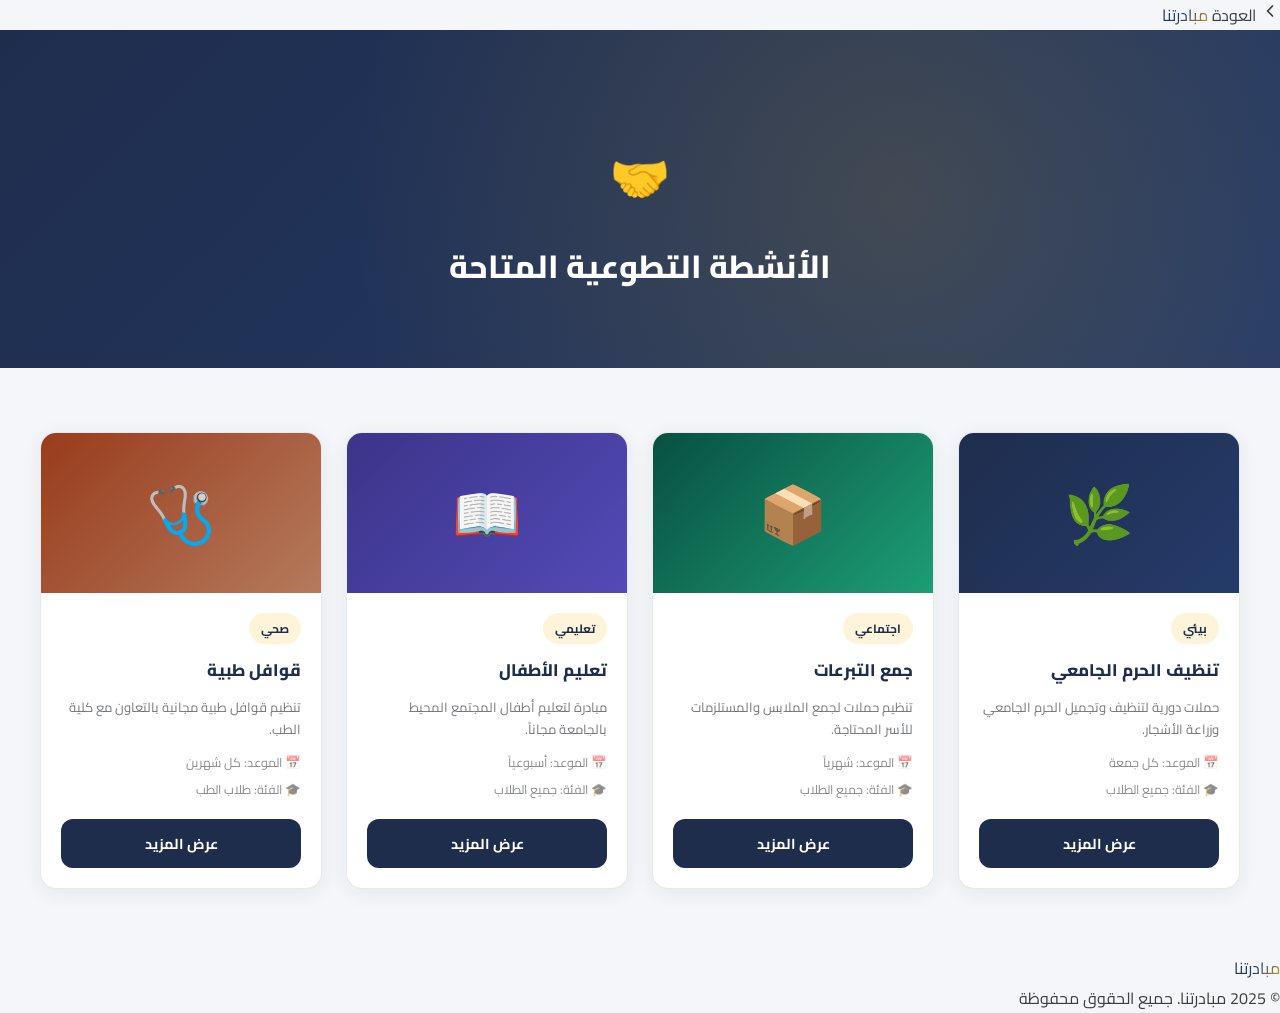
==== activities-list.html @ 9eb70bae "add activites-list" ====
<!DOCTYPE html>
<html lang="ar" dir="rtl">

<head>
  <meta charset="UTF-8">
  <meta name="viewport" content="width=device-width, initial-scale=1.0">
  <title>مبادرتنا - الأنشطة</title>
  <link rel="stylesheet" href="./css/activities-list.css">
  <link rel="stylesheet" href="./css/style.css">
  <link href="https://fonts.googleapis.com/css2?family=Cairo:wght@400;600;700;800&display=swap" rel="stylesheet">
</head>

<body>

  <!-- Navbar -->
  <nav class="activity-nav">
    <div class="activity-nav-inner">
      <a href="#" id="backBtn" class="activity-back-link">
        <svg xmlns="http://www.w3.org/2000/svg" width="20" height="20" viewBox="0 0 24 24" fill="none" stroke="currentColor" stroke-width="2" stroke-linecap="round" stroke-linejoin="round">
          <path d="m15 18-6-6 6-6"/>
        </svg>
        <span>العودة</span>
      </a>
      <a href="index.html" class="gradient-text activity-nav-logo">مبادرتنا</a>
    </div>
  </nav>

  <!-- Header -->
  <section class="al-hero">
    <div class="al-hero-overlay"></div>
    <div class="al-hero-content">
      <div class="al-hero-icon" id="alHeroIcon"></div>
      <h1 id="alHeroTitle"></h1>
      <p id="alHeroDesc"></p>
    </div>
  </section>

  <!-- Cards Section -->
  <section class="al-section">
    <div class="al-container">
      <div class="al-grid" id="activitiesGrid"></div>
    </div>
  </section>

  <!-- Modal -->
  <div class="al-modal-overlay" id="modalOverlay" onclick="closeModal()">
    <div class="al-modal glass" onclick="event.stopPropagation()">
      <button class="al-modal-close" onclick="closeModal()">✕</button>
      <div class="al-modal-icon" id="modalIcon"></div>
      <h2 class="al-modal-title" id="modalTitle"></h2>
      <p class="al-modal-desc" id="modalDesc"></p>
      <div class="al-modal-details" id="modalDetails"></div>
      <a class="btn-subscribe al-modal-btn" id="modalLink" href="#" target="_blank">
        اشترك الآن
      </a>
    </div>
  </div>

  <!-- Footer -->
  <footer class="activity-footer">
    <div class="activity-footer-inner">
      <a href="index.html" class="gradient-text activity-footer-logo">مبادرتنا</a>
      <p>© 2025 مبادرتنا. جميع الحقوق محفوظة</p>
    </div>
  </footer>

  <script src="js/activities-list.js"></script>
</body>

</html>
---- css/activities-list.css ----
.al-hero {
  position: relative;
  min-height: 280px;
  background: linear-gradient(135deg, var(--dark-blue), var(--soft-blue));
  display: flex;
  align-items: center;
  justify-content: center;
  text-align: center;
  padding: 100px 24px 60px;
  overflow: hidden;
}

.al-hero-overlay {
  position: absolute;
  inset: 0;
  background: radial-gradient(circle at 70% 50%, rgba(242,183,5,0.15), transparent 60%);
}

.al-hero-content {
  position: relative;
  z-index: 2;
}

.al-hero-icon {
  font-size: 3rem;
  margin-bottom: 16px;
}

.al-hero h1 {
  font-size: 2rem;
  font-weight: 800;
  color: white;
  margin-bottom: 12px;
}

.al-hero p {
  font-size: 1rem;
  color: rgba(255,255,255,0.7);
}

.al-section {
  padding: 64px 24px;
  background: var(--light-bg);
}

.al-container {
  max-width: 1200px;
  margin: 0 auto;
}

.al-grid {
  display: grid;
  grid-template-columns: repeat(4, 1fr);
  gap: 24px;
}

@media (max-width: 1024px) {
  .al-grid { grid-template-columns: repeat(2, 1fr); }
}

@media (max-width: 600px) {
  .al-grid { grid-template-columns: 1fr; }
}

.al-card {
  background: var(--card-bg);
  border-radius: 16px;
  overflow: hidden;
  border: 1px solid rgba(31,45,77,0.1);
  box-shadow: 0 4px 20px rgba(31,45,77,0.07);
  display: flex;
  flex-direction: column;
  transition: all 0.35s cubic-bezier(0.25, 0.8, 0.25, 1);
}

.al-card:hover {
  transform: translateY(-10px);
  box-shadow: 0 20px 40px rgba(242,183,5,0.18);
  border-color: rgba(242,183,5,0.3);
}

.al-card-img {
  height: 160px;
  display: flex;
  align-items: center;
  justify-content: center;
  position: relative;
}

.al-img-1 { background: linear-gradient(135deg, #1f2d4d, #243b6b); }
.al-img-2 { background: linear-gradient(135deg, #085041, #1d9e75); }
.al-img-3 { background: linear-gradient(135deg, #3c3489, #534ab7); }
.al-img-4 { background: linear-gradient(135deg, #993c1d, #b57a5c); }

.al-card-emoji {
  font-size: 3.5rem;
  transition: transform 0.35s;
}

.al-card:hover .al-card-emoji {
  transform: scale(1.2) translateY(-4px);
}

.al-card-body {
  padding: 20px;
  display: flex;
  flex-direction: column;
  gap: 10px;
  flex: 1;
  text-align: right;
}

.al-badge {
  display: inline-block;
  padding: 4px 12px;
  background: rgba(242,183,5,0.15);
  color: var(--dark-blue);
  font-size: 0.75rem;
  font-weight: 700;
  border-radius: 20px;
  width: fit-content;
}

.al-card-title {
  font-size: 1.05rem;
  font-weight: 800;
  color: var(--dark-blue);
  transition: color 0.3s;
}

.al-card:hover .al-card-title {
  color: var(--yellow);
}

.al-card-desc {
  font-size: 0.82rem;
  color: rgba(59,61,65,0.7);
  line-height: 1.7;
  flex: 1;
}

.al-card-meta {
  display: flex;
  flex-direction: column;
  gap: 4px;
  font-size: 0.78rem;
  color: rgba(59,61,65,0.6);
}

.al-btn-more {
  margin-top: 8px;
  width: 100%;
  padding: 11px 0;
  background: var(--dark-blue);
  color: white;
  font-family: 'Cairo', sans-serif;
  font-size: 0.9rem;
  font-weight: 700;
  border: none;
  border-radius: 12px;
  cursor: pointer;
  transition: all 0.3s;
}

.al-btn-more:hover {
  background: var(--soft-blue);
  transform: scale(1.02);
}

/* Modal */
.al-modal-overlay {
  display: none;
  position: fixed;
  inset: 0;
  z-index: 100;
  background: rgba(31,45,77,0.6);
  backdrop-filter: blur(4px);
  align-items: center;
  justify-content: center;
  padding: 24px;
}

.al-modal-overlay.open {
  display: flex;
}

.al-modal {
  border-radius: 24px;
  padding: 40px;
  max-width: 520px;
  width: 100%;
  text-align: center;
  position: relative;
  animation: fadeInUp 0.4s ease-out;
}

.al-modal-close {
  position: absolute;
  top: 16px;
  left: 16px;
  width: 36px;
  height: 36px;
  border-radius: 50%;
  background: #ef4444;
  color: white;
  font-size: 1rem;
  display: flex;
  align-items: center;
  justify-content: center;
  cursor: pointer;
  border: none;
  transition: all 0.3s;
}

.al-modal-close:hover {
  background: #dc2626;
  transform: rotate(90deg);
}

.al-modal-icon {
  font-size: 3rem;
  margin-bottom: 16px;
}

.al-modal-title {
  font-size: 1.4rem;
  font-weight: 800;
  color: var(--dark-blue);
  margin-bottom: 12px;
}

.al-modal-desc {
  font-size: 0.9rem;
  color: rgba(59,61,65,0.7);
  line-height: 1.8;
  margin-bottom: 20px;
}

.al-modal-details {
  display: flex;
  flex-direction: column;
  gap: 8px;
  margin-bottom: 24px;
  text-align: right;
  background: var(--light-bg);
  border-radius: 12px;
  padding: 16px;
  font-size: 0.85rem;
  color: rgba(59,61,65,0.75);
}

.al-modal-btn {
  display: inline-block;
  width: 100%;
  padding: 14px 0;
  text-align: center;
  border-radius: 14px;
}
---- css/style.css ----
/* ===== CSS Variables ===== */
:root {
  --dark-blue: #1f2d4d;
  --soft-blue: #243b6b;
  --brown: #b57a5c;
  --yellow: #f2b705;
  --green: #27ae60;
  --light-bg: #f4f6f9;
  --card-bg: #ffffff;
  --text-gray: #3b3d41;
}

/* ===== Reset & Base ===== */
*, *::before, *::after {
  margin: 0;
  padding: 0;
  box-sizing: border-box;
}

* {
  font-family: 'Cairo', sans-serif;
}

html {
  scroll-behavior: smooth;
}

body {
  background: var(--light-bg);
  color: var(--text-gray);
  overflow-x: hidden;
}

a {
  text-decoration: none;
  color: inherit;
}

img {
  max-width: 100%;
  display: block;
}

button {
  cursor: pointer;
  border: none;
  background: none;
  font-family: inherit;
}

/* ===== Scrollbar ===== */
::-webkit-scrollbar { width: 8px; }
::-webkit-scrollbar-track { background: #e8ecf1; }
::-webkit-scrollbar-thumb { background: var(--soft-blue); border-radius: 4px; }
::-webkit-scrollbar-thumb:hover { background: var(--dark-blue); }

/* ===== Utility ===== */
.container {
  max-width: 1280px;
  margin: 0 auto;
  padding: 0 16px;
}

@media (min-width: 640px) { .container { padding: 0 24px; } }
@media (min-width: 1024px) { .container { padding: 0 32px; } }

.hidden { display: none !important; }

.glass {
  background: var(--card-bg);
  backdrop-filter: blur(20px);
  border: 1px solid rgba(31, 45, 77, 0.1);
  box-shadow: 0 4px 24px rgba(31, 45, 77, 0.08);
}

.gradient-text {
  background: linear-gradient(135deg, var(--dark-blue), var(--soft-blue), var(--yellow));
  -webkit-background-clip: text;
  -webkit-text-fill-color: transparent;
  background-clip: text;
}

.particles-bg {
  background-image:
    radial-gradient(2px 2px at 20px 30px, rgba(31,45,77,0.08), transparent),
    radial-gradient(2px 2px at 40px 70px, rgba(36,59,107,0.05), transparent),
    radial-gradient(2px 2px at 50px 160px, rgba(31,45,77,0.08), transparent),
    radial-gradient(2px 2px at 90px 40px, rgba(36,59,107,0.05), transparent),
    radial-gradient(2px 2px at 130px 80px, rgba(31,45,77,0.08), transparent),
    radial-gradient(2px 2px at 160px 120px, rgba(36,59,107,0.05), transparent);
  background-size: 200px 200px;
}

.section-title {
  font-size: 2.25rem;
  font-weight: 800;
  margin-bottom: 1rem;
}

.section-subtitle {
  font-size: 1.25rem;
  color: rgba(59,61,65,0.7);
  max-width: 640px;
  margin: 0 auto;
}

.section-desc {
  font-size: 1.125rem;
  color: rgba(59,61,65,0.7);
  line-height: 1.8;
}

@media (min-width: 768px) {
  .section-title { font-size: 3rem; }
}

/* ===== Animations ===== */
@keyframes float {
  0%, 100% { transform: translateY(0px); }
  50% { transform: translateY(-20px); }
}

@keyframes glow {
  0%, 100% { box-shadow: 0 0 20px rgba(242, 183, 5, 0.3); }
  50% { box-shadow: 0 0 40px rgba(242, 183, 5, 0.5); }
}

@keyframes pulse-ring {
  0% { transform: scale(0.8); opacity: 1; }
  100% { transform: scale(2); opacity: 0; }
}

@keyframes scrollBounce {
  0%, 100% { transform: translateY(0); }
  50% { transform: translateY(10px); }
}

@keyframes rotateY {
  0% { transform: rotateY(0deg); }
  100% { transform: rotateY(360deg); }
}

@keyframes fadeInUp {
  from { opacity: 0; transform: translateY(30px); }
  to { opacity: 1; transform: translateY(0); }
}

.animate-glow { animation: glow 3s ease-in-out infinite; }
.animate-fade-in-up { animation: fadeInUp 0.8s ease-out forwards; }

/* ===== Buttons ===== */
.btn-primary {
  padding: 12px 28px;
  background: linear-gradient(to right, var(--yellow), var(--brown));
  color: white;
  font-weight: 700;
  border-radius: 12px;
  font-size: 0.875rem;
  box-shadow: 0 10px 25px rgba(242, 183, 5, 0.3);
  transition: all 0.3s;
}

.btn-primary:hover {
  box-shadow: 0 15px 35px rgba(242, 183, 5, 0.5);
  transform: scale(1.05);
}

.btn-primary:active {
  transform: scale(0.95);
}

.btn-hero {
  padding: 16px 40px;
  font-size: 1.25rem;
  border-radius: 16px;
  box-shadow: 0 20px 40px rgba(242, 183, 5, 0.3);
}

/* ===== Navbar ===== */
.navbar {
  position: fixed;
  top: 0;
  left: 0;
  right: 0;
  z-index: 50;
  background: white;
  transition: all 0.5s;
}

.navbar.scrolled {
  background: var(--card-bg);
  backdrop-filter: blur(20px);
  border: 1px solid rgba(31, 45, 77, 0.1);
  box-shadow: 0 4px 24px rgba(31, 45, 77, 0.08), 0 10px 25px rgba(31,45,77,0.1);
}

.navbar-inner {
  display: flex;
  align-items: center;
  justify-content: space-between;
  height: 64px;
}

.logo-text {
  font-size: 1.5rem;
  font-weight: 800;
  transition: transform 0.3s;
}

.logo-text:hover {
  transform: scale(1.05);
}

.navbar-links {
  display: none;
  align-items: center;
  gap: 4px;
}

@media (min-width: 768px) {
  .navbar-links { display: flex; }
}

.nav-link {
  padding: 8px 12px;
  font-size: 0.875rem;
  color: var(--text-gray);
  transition: all 0.3s;
  border-radius: 8px;
}

.nav-link:hover {
  color: var(--yellow);
  background: rgba(31, 45, 77, 0.05);
  transform: scale(1.05);
}

.btn-join-nav {
  margin-right: 16px;
}

.mobile-menu-btn {
  display: block;
  color: var(--dark-blue);
  padding: 8px;
}

@media (min-width: 768px) {
  .mobile-menu-btn { display: none; }
}

.mobile-menu {
  display: none;
  overflow: hidden;
}

.mobile-menu.open {
  display: block;
}

.mobile-menu-inner {
  padding: 16px;
  display: flex;
  flex-direction: column;
  gap: 8px;
  background: var(--card-bg);
  backdrop-filter: blur(20px);
  border: 1px solid rgba(31, 45, 77, 0.1);
  box-shadow: 0 4px 24px rgba(31, 45, 77, 0.08);
}

.mobile-link {
  display: block;
  padding: 8px 16px;
  color: var(--text-gray);
  border-radius: 8px;
  text-align: right;
  transition: all 0.3s;
}

.mobile-link:hover {
  color: var(--yellow);
  background: rgba(31, 45, 77, 0.05);
}

.mobile-join-btn {
  width: 100%;
  margin-top: 8px;
}

/* ===== Hero ===== */
.hero {
  position: relative;
  min-height: 100vh;
  display: flex;
  align-items: center;
  justify-content: center;
  overflow: hidden;
}

.hero-bg-img {
  position: absolute;
  inset: 0;
  width: 100%;
  height: 100%;
  object-fit: cover;
}

.hero-orb {
  position: absolute;
  border-radius: 50%;
  filter: blur(48px);
  animation: pulse 4s ease-in-out infinite;
}

@keyframes pulse {
  0%, 100% { opacity: 0.6; transform: scale(1); }
  50% { opacity: 1; transform: scale(1.1); }
}

.hero-orb-1 {
  top: 80px;
  right: 80px;
  width: 288px;
  height: 288px;
  background: rgba(242, 183, 5, 0.2);
}

.hero-orb-2 {
  bottom: 80px;
  left: 80px;
  width: 384px;
  height: 384px;
  background: rgba(36, 59, 107, 0.3);
  animation-delay: 2s;
}

.hero-content {
  position: relative;
  z-index: 10;
  text-align: center;
  padding: 0 16px;
  max-width: 896px;
  margin: 0 auto;
}

.hero-title {
  font-size: 3rem;
  font-weight: 800;
  margin-bottom: 24px;
  line-height: 1.2;
  animation: fadeInUp 1s ease-out;
}

@media (min-width: 768px) { .hero-title { font-size: 4.5rem; } }
@media (min-width: 1024px) { .hero-title { font-size: 6rem; } }

.hero-subtitle {
  font-size: 1.25rem;
  color: rgba(255, 255, 255, 0.8);
  margin-bottom: 40px;
  max-width: 640px;
  margin-left: auto;
  margin-right: auto;
  animation: fadeInUp 1s ease-out 0.3s both;
}

@media (min-width: 768px) { .hero-subtitle { font-size: 1.5rem; } }

.hero .btn-hero {
  animation: fadeInUp 1s ease-out 0.5s both;
}

.scroll-indicator {
  position: absolute;
  bottom: 40px;
  left: 50%;
  transform: translateX(-50%);
  animation: fadeInUp 1s ease-out 0.8s both;
}

.scroll-mouse {
  width: 24px;
  height: 40px;
  border: 2px solid rgba(255, 255, 255, 0.4);
  border-radius: 9999px;
  display: flex;
  justify-content: center;
  padding-top: 8px;
  animation: scrollBounce 2s ease-in-out infinite;
}

.scroll-dot {
  width: 6px;
  height: 12px;
  background: var(--yellow);
  border-radius: 9999px;
}

/* ===== About ===== */
.about-section {
  position: relative;
  padding: 128px 0;
  overflow: hidden;
}

.about-section .particles-bg {
  position: absolute;
  inset: 0;
  opacity: 0.3;
}

.about-rows {
  position: relative;
  display: flex;
  flex-direction: column;
  gap: 128px;
}

.about-row {
  display: flex;
  flex-direction: column;
  gap: 48px;
  align-items: center;
}

@media (min-width: 1024px) {
  .about-row { flex-direction: row; }
  .about-row-reverse { flex-direction: row-reverse; }
}

.about-text {
  flex: 1;
  text-align: right;
}

.about-img {
  flex: 1;
}

.about-img-wrapper {
  position: relative;
  border-radius: 24px;
  overflow: hidden;
  padding: 4px;
  transition: transform 0.3s;
}

.about-img-wrapper:hover {
  transform: scale(1.02);
}

.gradient-border-1 {
  background: linear-gradient(to bottom right, rgba(242,183,5,0.2), rgba(36,59,107,0.2));
}

.gradient-border-2 {
  background: linear-gradient(to bottom right, rgba(181,122,92,0.2), rgba(242,183,5,0.2));
}

.about-img-wrapper img {
  border-radius: 24px;
  width: 100%;
  height: 256px;
  object-fit: cover;
}

@media (min-width: 768px) {
  .about-img-wrapper img { height: 320px; }
}

/* ===== Activities ===== */
.activities-section {
  position: relative;
  padding: 128px 0;
  overflow: hidden;
}

.activities-bg-gradient {
  position: absolute;
  inset: 0;
  background: linear-gradient(to bottom, transparent, rgba(36,59,107,0.05), transparent);
}

.activities-container {
  position: relative;
}

.activities-header {
  text-align: center;
  margin-bottom: 80px;
}

.activities-grid {
  display: grid;
  grid-template-columns: 1fr;
  gap: 32px;
}

@media (min-width: 768px) { .activities-grid { grid-template-columns: repeat(2, 1fr); } }
@media (min-width: 1024px) { .activities-grid { grid-template-columns: repeat(4, 1fr); } }

.activity-card a {
  display: block;
}

.activity-card-inner {
  border-radius: 16px;
  overflow: hidden;
  height: 100%;
  transition: all 0.3s;
}

.activity-card:hover .activity-card-inner {
  box-shadow: 0 25px 50px rgba(242, 183, 5, 0.2);
  border-color: rgba(242, 183, 5, 0.3);
  transform: translateY(-16px);
}

.activity-card-image {
  position: relative;
  height: 208px;
  overflow: hidden;
}

.activity-card-image img {
  width: 100%;
  height: 100%;
  object-fit: cover;
  transition: transform 0.7s;
}

.activity-card:hover .activity-card-image img {
  transform: scale(1.1);
}

.activity-card-overlay {
  position: absolute;
  inset: 0;
  background: linear-gradient(to top, var(--dark-blue), transparent);
  opacity: 0.6;
}

.activity-card-icon {
  position: absolute;
  top: 16px;
  right: 16px;
  font-size: 1.875rem;
}

.activity-card-content {
  padding: 24px;
  text-align: right;
}

.activity-card-title {
  font-size: 1.25rem;
  font-weight: 700;
  color: var(--dark-blue);
  margin-bottom: 12px;
  transition: color 0.3s;
}

.activity-card:hover .activity-card-title {
  color: var(--yellow);
}

.activity-card-desc {
  color: rgba(59, 61, 65, 0.7);
  font-size: 0.875rem;
  line-height: 1.6;
}

.activity-card-link {
  margin-top: 16px;
  display: flex;
  align-items: center;
  justify-content: flex-end;
  gap: 8px;
  color: var(--yellow);
  font-size: 0.875rem;
  font-weight: 700;
  opacity: 0;
  transition: opacity 0.3s;
}

.activity-card:hover .activity-card-link { opacity: 1; }

/* ===== Why Join ===== */
.whyjoin-section {
  position: relative;
  padding: 128px 0;
  overflow: hidden;
}

.whyjoin-bg {
  position: absolute;
  inset: 0;
  background: linear-gradient(to bottom, rgba(242,183,5,0.05), transparent, transparent);
}

.whyjoin-container {
  position: relative;
  display: flex;
  flex-direction: column;
  align-items: center;
  gap: 64px;
}

@media (min-width: 1024px) {
  .whyjoin-container { flex-direction: row; }
}

.whyjoin-reasons {
  flex: 1;
  display: flex;
  flex-direction: column;
  gap: 24px;
}

.reason-item {
  display: flex;
  align-items: center;
  gap: 20px;
  flex-direction: row-reverse;
  border-radius: 16px;
  padding: 20px;
  cursor: default;
  transition: all 0.3s;
}

.reason-item:hover {
  transform: translateX(-10px) scale(1.02);
}

.reason-icon-box {
  width: 56px;
  height: 56px;
  border-radius: 12px;
  background: rgba(242, 183, 5, 0.2);
  display: flex;
  align-items: center;
  justify-content: center;
  font-size: 1.5rem;
  flex-shrink: 0;
}

.reason-text {
  font-size: 1.25rem;
  font-weight: 700;
  color: var(--dark-blue);
}

.whyjoin-center {
  flex: 1;
  text-align: center;
}

.whyjoin-icon-wrap {
  position: relative;
  width: 160px;
  height: 160px;
  margin: 0 auto 32px;
}

.whyjoin-icon-box {
  width: 100%;
  height: 100%;
  border-radius: 24px;
  background: linear-gradient(to bottom right, var(--yellow), var(--soft-blue));
  display: flex;
  align-items: center;
  justify-content: center;
  box-shadow: 0 25px 50px rgba(242, 183, 5, 0.3);
  animation: rotateY 10s linear infinite;
  transform-style: preserve-3d;
}

.whyjoin-icon-box span {
  font-size: 3.75rem;
}

.whyjoin-pulse-ring {
  position: absolute;
  inset: 0;
  border-radius: 24px;
  border: 2px solid rgba(242, 183, 5, 0.3);
  animation: pulse-ring 2s ease-out infinite;
}

/* ===== Mission & Vision ===== */
.mv-section {
  position: relative;
  padding: 128px 0;
  overflow: hidden;
}

.mv-header {
  text-align: center;
  margin-bottom: 80px;
}

.mv-cards {
  display: grid;
  grid-template-columns: 1fr;
  gap: 32px;
  max-width: 896px;
  margin: 0 auto;
}

@media (min-width: 768px) {
  .mv-cards { grid-template-columns: repeat(2, 1fr); }
}

.mv-card {
  border-radius: 24px;
  padding: 32px;
  text-align: right;
  transition: all 0.3s;
}

.mv-card:hover {
  box-shadow: 0 25px 50px rgba(31, 45, 77, 0.15);
  transform: scale(1.03);
}

.mv-card-icon {
  width: 80px;
  height: 80px;
  border-radius: 16px;
  display: flex;
  align-items: center;
  justify-content: center;
  font-size: 2.5rem;
  margin-bottom: 24px;
  margin-right: auto;
}

.mv-icon-vision {
  background: linear-gradient(to bottom right, var(--yellow), var(--brown));
  box-shadow: 0 10px 25px rgba(242,183,5,0.2);
}

.mv-icon-mission {
  background: linear-gradient(to bottom right, var(--soft-blue), var(--dark-blue));
  box-shadow: 0 10px 25px rgba(36,59,107,0.2);
}

.mv-card-title {
  font-size: 1.5rem;
  font-weight: 800;
  color: var(--dark-blue);
  margin-bottom: 16px;
}

.mv-card-text {
  color: rgba(59, 61, 65, 0.7);
  line-height: 1.8;
  font-size: 1.125rem;
}

/* ===== Goals ===== */
.goals-section {
  position: relative;
  padding: 128px 0;
  overflow: hidden;
}

.goals-bg-gradient {
  position: absolute;
  inset: 0;
  background: linear-gradient(to bottom, transparent, rgba(36,59,107,0.05), transparent);
}

.goals-container {
  position: relative;
}

.goals-header {
  text-align: center;
  margin-bottom: 80px;
}

.goals-header-icon {
  width: 96px;
  height: 96px;
  border-radius: 50%;
  background: linear-gradient(to bottom right, var(--dark-blue), var(--soft-blue));
  display: flex;
  align-items: center;
  justify-content: center;
  font-size: 3rem;
  margin: 0 auto 24px;
  box-shadow: 0 25px 50px rgba(31, 45, 77, 0.2);
  transition: transform 0.7s;
}

.goals-header-icon:hover {
  transform: rotateY(180deg);
}

.goals-cards {
  display: grid;
  grid-template-columns: 1fr;
  gap: 32px;
  max-width: 896px;
  margin: 0 auto;
}

@media (min-width: 768px) {
  .goals-cards { grid-template-columns: repeat(2, 1fr); }
}

.goal-card {
  border-radius: 24px;
  padding: 32px;
  text-align: right;
  border: 2px solid transparent;
  transition: all 0.3s;
}

.goal-card:hover {
  border-color: rgba(242, 183, 5, 0.3);
  transform: scale(1.03);
}

.goal-card-icon {
  width: 64px;
  height: 64px;
  border-radius: 16px;
  background: linear-gradient(to bottom right, var(--yellow), var(--brown));
  display: flex;
  align-items: center;
  justify-content: center;
  font-size: 1.875rem;
  margin-bottom: 24px;
  margin-right: auto;
  box-shadow: 0 10px 25px rgba(242, 183, 5, 0.3);
}

.goal-card-title {
  font-size: 1.5rem;
  font-weight: 700;
  color: var(--dark-blue);
  margin-bottom: 16px;
}

.goal-points {
  display: flex;
  flex-direction: column;
  gap: 12px;
}

.goal-point {
  display: flex;
  align-items: center;
  gap: 12px;
  flex-direction: row-reverse;
}

.goal-dot {
  width: 12px;
  height: 12px;
  border-radius: 50%;
  background: var(--yellow);
  flex-shrink: 0;
}

.goal-point span {
  color: rgba(59, 61, 65, 0.7);
}

/* ===== Values ===== */
.values-section {
  position: relative;
  padding: 128px 0;
  overflow: hidden;
}

.values-header {
  text-align: center;
  margin-bottom: 64px;
}

.values-header-icon {
  width: 96px;
  height: 96px;
  border-radius: 50%;
  background: linear-gradient(to bottom right, var(--brown), var(--yellow));
  display: flex;
  align-items: center;
  justify-content: center;
  font-size: 3rem;
  margin: 0 auto 24px;
  box-shadow: 0 25px 50px rgba(181, 122, 92, 0.3);
}

.values-banner {
  position: relative;
  border-radius: 24px;
  overflow: hidden;
  min-height: 400px;
  display: flex;
  flex-direction: column;
  align-items: center;
  justify-content: center;
  transition: transform 0.3s;
}

.values-banner:hover { transform: scale(1.01); }

.values-banner-bg {
  position: absolute;
  inset: 0;
  background-size: cover;
  background-position: center;
}

.values-banner-overlay {
  position: absolute;
  inset: 0;
  background: linear-gradient(to bottom right, rgba(31,45,77,0.9), rgba(36,59,107,0.85), rgba(31,45,77,0.9));
}

.values-banner-particles {
  position: absolute;
  inset: 0;
  opacity: 0.2;
}

.values-banner-content {
  position: relative;
  z-index: 10;
  text-align: center;
  padding: 32px;
}

.values-cta-heading {
  font-size: 1.875rem;
  font-weight: 800;
  color: white;
  margin-bottom: 32px;
}

@media (min-width: 768px) {
  .values-cta-heading { font-size: 3rem; }
}

/* ===== Steps ===== */
.steps-section {
  position: relative;
  padding: 128px 0;
  overflow: hidden;
}

.steps-bg-gradient {
  position: absolute;
  inset: 0;
  background: linear-gradient(to bottom, transparent, rgba(242,183,5,0.05), transparent);
}

.steps-container { position: relative; }

.steps-header {
  text-align: center;
  margin-bottom: 80px;
}

.steps-grid {
  display: grid;
  grid-template-columns: 1fr;
  gap: 32px;
}

@media (min-width: 768px) {
  .steps-grid { grid-template-columns: repeat(3, 1fr); }
}

.step-card {
  position: relative;
  transition: transform 0.3s;
}

.step-card:hover { transform: translateY(-10px); }

.step-card-inner {
  border-radius: 24px;
  padding: 32px;
  text-align: center;
  height: 100%;
  border-top: 4px solid transparent;
  transition: all 0.3s;
}

.step-card:hover .step-card-inner {
  border-top-color: rgba(242, 183, 5, 0.5);
}

.step-number {
  position: absolute;
  top: 0;
  left: 50%;
  transform: translate(-50%, -50%) rotate(3deg);
  width: 64px;
  height: 64px;
  border-radius: 16px;
  display: flex;
  align-items: center;
  justify-content: center;
  font-size: 1.875rem;
  font-weight: 800;
  color: white;
  box-shadow: 0 10px 25px rgba(0,0,0,0.15);
}

.step-color-1 { background: linear-gradient(to bottom right, var(--yellow), var(--brown)); }
.step-color-2 { background: linear-gradient(to bottom right, var(--green), var(--dark-blue)); }
.step-color-3 { background: linear-gradient(to bottom right, var(--soft-blue), var(--dark-blue)); }

.step-title {
  font-size: 1.5rem;
  font-weight: 700;
  color: var(--dark-blue);
  margin-top: 24px;
  margin-bottom: 12px;
}

.step-text {
  color: rgba(59, 61, 65, 0.7);
  margin-bottom: 24px;
}

.step-image {
  border-radius: 16px;
  overflow: hidden;
}

.step-image img {
  width: 100%;
  height: 192px;
  object-fit: cover;
}

/* ===== Testimonials ===== */
.testimonials-section {
  position: relative;
  padding: 128px 0;
  overflow: hidden;
}

.testimonials-heading {
  text-align: center;
  margin-bottom: 80px;
}

.testimonials-grid {
  display: grid;
  grid-template-columns: 1fr;
  gap: 32px;
}

@media (min-width: 768px) {
  .testimonials-grid { grid-template-columns: repeat(3, 1fr); }
}

.testimonial-card {
  border-radius: 24px;
  padding: 32px;
  text-align: right;
  transition: all 0.3s;
}

.testimonial-card:hover {
  transform: translateY(-10px) scale(1.02);
}

.testimonial-header {
  display: flex;
  align-items: center;
  gap: 16px;
  flex-direction: row-reverse;
  margin-bottom: 24px;
}

.testimonial-avatar {
  position: relative;
  width: 64px;
  height: 64px;
  border-radius: 50%;
  overflow: hidden;
  outline: 2px solid rgba(242, 183, 5, 0.5);
  outline-offset: 2px;
  flex-shrink: 0;
}

.testimonial-avatar img {
  width: 100%;
  height: 100%;
  object-fit: cover;
}

.testimonial-name {
  font-size: 1.25rem;
  font-weight: 700;
  color: var(--dark-blue);
}

.testimonial-text {
  color: rgba(59, 61, 65, 0.7);
  line-height: 1.8;
  font-size: 1.125rem;
}

/* ===== Footer ===== */
.footer {
  position: relative;
  padding: 48px 0;
  border-top: 1px solid rgba(31, 45, 77, 0.1);
  background: var(--dark-blue);
}

.footer-inner {
  display: flex;
  flex-direction: column;
  align-items: center;
  gap: 32px;
}

@media (min-width: 768px) {
  .footer-inner { flex-direction: row; justify-content: space-between; }
}

.footer-social {
  display: flex;
  gap: 16px;
}

.footer-social-icon {
  width: 40px;
  height: 40px;
  border-radius: 12px;
  display: flex;
  align-items: center;
  justify-content: center;
  font-size: 0.875rem;
  color: white;
  background: rgba(255,255,255,0.1) !important;
  border-color: rgba(255,255,255,0.1) !important;
  transition: all 0.3s;
}

.footer-social-icon:hover {
  border-color: rgba(242,183,5,0.3) !important;
  transform: translateY(-4px) scale(1.1);
}

.footer-title {
  font-size: 1.5rem;
  font-weight: 800;
  color: white;
}

.footer-email {
  display: flex;
  align-items: center;
  gap: 12px;
}

.footer-email-text {
  color: rgba(255, 255, 255, 0.7);
}

.footer-email-icon {
  width: 40px;
  height: 40px;
  border-radius: 12px;
  background: rgba(242, 183, 5, 0.2);
  display: flex;
  align-items: center;
  justify-content: center;
}

.footer-bottom {
  margin-top: 32px;
  padding-top: 32px;
  border-top: 1px solid rgba(255, 255, 255, 0.1);
  text-align: center;
  font-size: 0.875rem;
  color: rgba(255, 255, 255, 0.5);
}

/* ===== Modal ===== */
.modal-overlay {
  display: none;
  position: fixed;
  inset: 0;
  z-index: 50;
  align-items: center;
  justify-content: center;
  padding: 16px;
  background: rgba(31, 45, 77, 0.7);
  backdrop-filter: blur(4px);
}

.modal-overlay.open {
  display: flex;
}

.modal-content {
  border-radius: 24px;
  max-width: 896px;
  width: 100%;
  max-height: 90vh;
  overflow-y: auto;
  position: relative;
  animation: fadeInUp 0.4s ease-out;
}

.modal-close {
  position: absolute;
  top: 16px;
  left: 16px;
  width: 40px;
  height: 40px;
  border-radius: 50%;
  background: #ef4444;
  color: white;
  display: flex;
  align-items: center;
  justify-content: center;
  font-size: 1.25rem;
  z-index: 10;
  transition: all 0.3s;
}

.modal-close:hover {
  background: #dc2626;
  transform: rotate(90deg);
}

.modal-body {
  display: flex;
  flex-direction: column;
}

@media (min-width: 768px) {
  .modal-body { flex-direction: row-reverse; }
}

.modal-form-side {
  flex: 1;
  padding: 32px;
}

@media (min-width: 768px) { .modal-form-side { padding: 40px; } }

.modal-form-title {
  font-size: 1.875rem;
  font-weight: 800;
  color: var(--dark-blue);
  text-align: right;
  margin-bottom: 8px;
}

.modal-form-subtitle {
  color: rgba(59, 61, 65, 0.7);
  text-align: right;
  margin-bottom: 32px;
}

.form-group {
  text-align: right;
  margin-bottom: 20px;
}

.form-group label {
  display: block;
  font-size: 0.875rem;
  font-weight: 700;
  color: var(--text-gray);
  margin-bottom: 8px;
}

.form-group input,
.form-group textarea {
  width: 100%;
  padding: 12px 16px;
  border-radius: 12px;
  background: var(--light-bg);
  border: 1px solid rgba(31, 45, 77, 0.1);
  color: var(--text-gray);
  text-align: right;
  outline: none;
  transition: all 0.3s;
  font-family: 'Cairo', sans-serif;
  font-size: 0.875rem;
  resize: none;
}

.form-group input::placeholder,
.form-group textarea::placeholder {
  color: rgba(59, 61, 65, 0.4);
}

.form-group input:focus,
.form-group textarea:focus {
  border-color: var(--yellow);
  box-shadow: 0 0 0 3px rgba(242, 183, 5, 0.2);
}

.btn-submit {
  width: 100%;
  padding: 16px;
  background: linear-gradient(to right, var(--yellow), var(--brown));
  color: white;
  font-weight: 700;
  font-size: 1.125rem;
  border-radius: 12px;
  display: flex;
  align-items: center;
  justify-content: center;
  gap: 12px;
  transition: all 0.3s;
  border: none;
  cursor: pointer;
  font-family: 'Cairo', sans-serif;
}

.btn-submit:hover {
  box-shadow: 0 10px 25px rgba(242, 183, 5, 0.3);
}

.success-message {
  display: flex;
  flex-direction: column;
  align-items: center;
  justify-content: center;
  padding: 80px 0;
  animation: fadeInUp 0.5s ease-out;
}

.success-icon { font-size: 3.75rem; margin-bottom: 16px; }
.success-text { font-size: 1.5rem; font-weight: 700; color: var(--green); }

.modal-info-side {
  flex: 1;
  padding: 32px;
  background: var(--dark-blue);
  border-top: 1px solid rgba(36, 59, 107, 0.3);
}

@media (min-width: 768px) {
  .modal-info-side {
    padding: 40px;
    border-top: none;
    border-left: 1px solid rgba(36, 59, 107, 0.3);
  }
}

.modal-info-title {
  font-size: 1.5rem;
  font-weight: 800;
  color: white;
  text-align: center;
  margin-bottom: 32px;
}

.modal-info-items {
  display: flex;
  flex-direction: column;
  gap: 24px;
}

.modal-info-item {
  display: flex;
  align-items: center;
  gap: 16px;
  flex-direction: row-reverse;
}

.modal-info-icon {
  width: 48px;
  height: 48px;
  border-radius: 12px;
  display: flex;
  align-items: center;
  justify-content: center;
  font-size: 1.25rem;
  flex-shrink: 0;
}

.info-icon-location { background: rgba(181,122,92,0.2); color: var(--brown); }
.info-icon-email { background: rgba(36,59,107,0.3); color: #7ba4d9; }
.info-icon-phone { background: rgba(39,174,96,0.2); color: var(--green); }
.info-icon-time { background: rgba(242,183,5,0.2); color: var(--yellow); }

.modal-info-item p {
  color: #d1d5db;
}

.modal-social {
  margin-top: 40px;
  padding-top: 24px;
  border-top: 1px solid rgba(255,255,255,0.1);
  text-align: center;
}

.modal-social h3 {
  font-size: 1.125rem;
  font-weight: 700;
  color: white;
  margin-bottom: 16px;
}

.modal-social-links {
  display: flex;
  justify-content: center;
  gap: 16px;
  flex-direction: row-reverse;
}

.social-btn {
  width: 48px;
  height: 48px;
  border-radius: 12px;
  display: flex;
  align-items: center;
  justify-content: center;
  color: white;
  font-weight: 700;
  font-size: 1.125rem;
  transition: all 0.3s;
}

.social-btn:hover {
  transform: translateY(-4px) scale(1.1);
}

.social-fb { background: #3b5998; }
.social-tw { background: #1DA1F2; }
.social-ig { background: linear-gradient(to bottom right, #8b5cf6, #ec4899); }

/* ===== Scroll Animation ===== */
.scroll-animate {
  opacity: 0;
  transform: translateY(30px);
  transition: all 0.8s ease-out;
}

.scroll-animate.visible {
  opacity: 1;
  transform: translateY(0);
}

.scroll-animate-left {
  opacity: 0;
  transform: translateX(60px);
  transition: all 0.8s ease-out;
}

.scroll-animate-left.visible {
  opacity: 1;
  transform: translateX(0);
}

.scroll-animate-right {
  opacity: 0;
  transform: translateX(-60px);
  transition: all 0.8s ease-out;
}

.scroll-animate-right.visible {
  opacity: 1;
  transform: translateX(0);
}
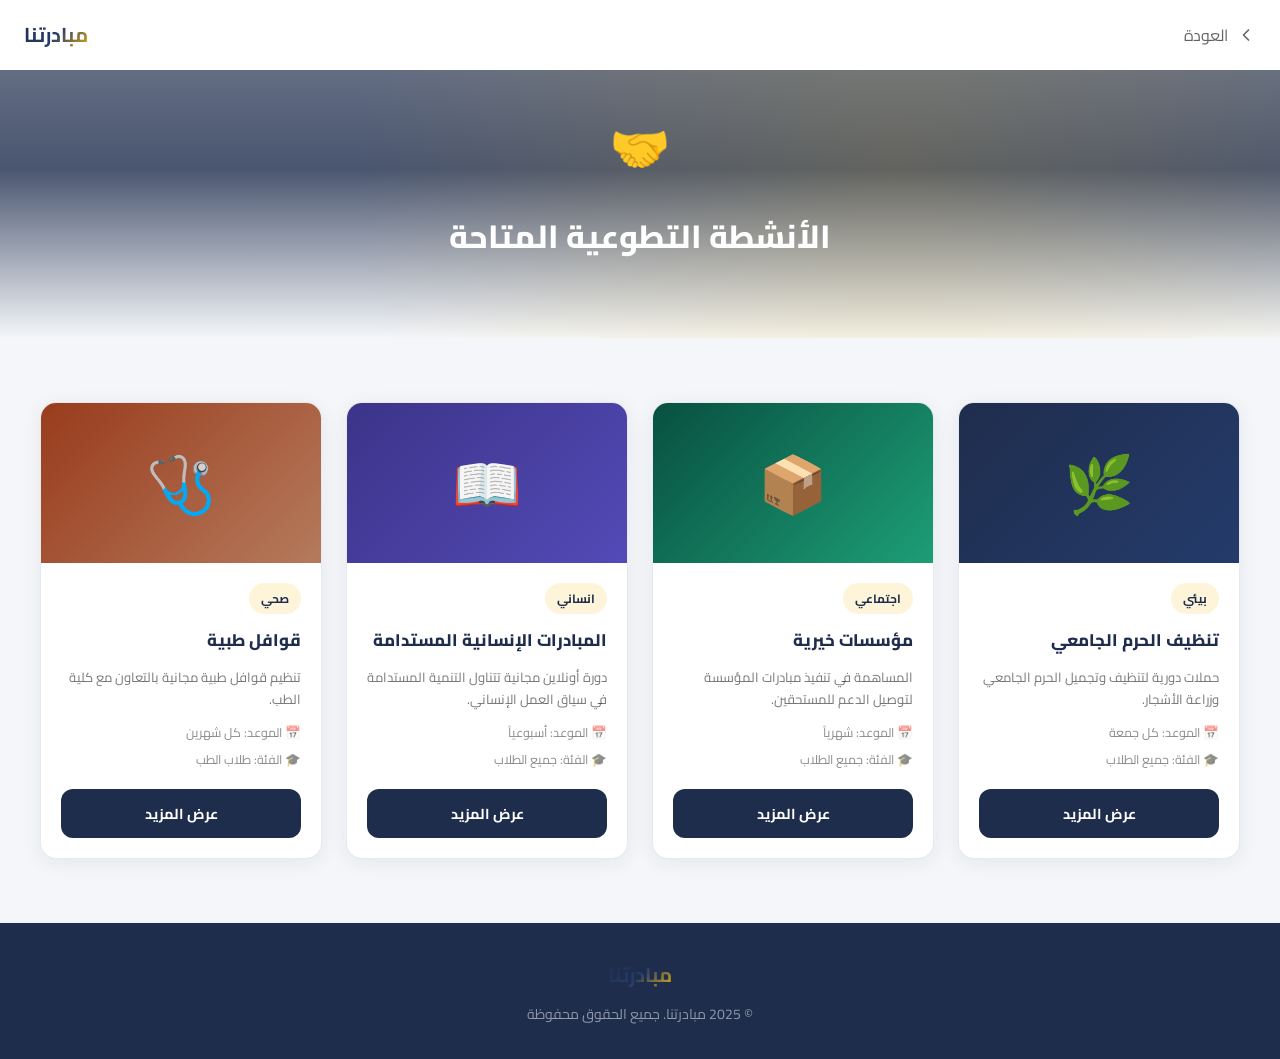
==== commit 59892777: "add links from forsa to volunteer activitie and replaced imgs" ====
--- a/activities-list.html
+++ b/activities-list.html
@@ -7,13 +7,14 @@
   <title>مبادرتنا - الأنشطة</title>
   <link rel="stylesheet" href="./css/activities-list.css">
   <link rel="stylesheet" href="./css/style.css">
+  <link rel="stylesheet" href="./css/activity.css">
   <link href="https://fonts.googleapis.com/css2?family=Cairo:wght@400;600;700;800&display=swap" rel="stylesheet">
 </head>
 
 <body>
 
   <!-- Navbar -->
-  <nav class="activity-nav">
+  <nav class="activity-nav activity">
     <div class="activity-nav-inner">
       <a href="#" id="backBtn" class="activity-back-link">
         <svg xmlns="http://www.w3.org/2000/svg" width="20" height="20" viewBox="0 0 24 24" fill="none" stroke="currentColor" stroke-width="2" stroke-linecap="round" stroke-linejoin="round">
@@ -50,7 +51,7 @@
       <h2 class="al-modal-title" id="modalTitle"></h2>
       <p class="al-modal-desc" id="modalDesc"></p>
       <div class="al-modal-details" id="modalDetails"></div>
-      <a class="btn-subscribe al-modal-btn" id="modalLink" href="#" target="_blank">
+      <a class="btn-subscribe al-modal-btn" id="modalLink" href="#" target="_blank" style="background-color: var(--yellow);">
         اشترك الآن
       </a>
     </div>
--- a/css/activities-list.css
+++ b/css/activities-list.css
@@ -1,7 +1,7 @@
 .al-hero {
   position: relative;
   min-height: 280px;
-  background: linear-gradient(135deg, var(--dark-blue), var(--soft-blue));
+  background: linear-gradient(to bottom, rgba(31, 45, 77, 0.6), rgba(31, 45, 77, 0.8), var(--light-bg));
   display: flex;
   align-items: center;
   justify-content: center;
@@ -255,4 +255,11 @@
   padding: 14px 0;
   text-align: center;
   border-radius: 14px;
+}
+.al-card-img img {
+  transition: transform 0.5s ease;
+}
+
+.al-card:hover .al-card-img img {
+  transform: scale(1.1);
 }
--- a/css/style.css
+++ b/css/style.css
@@ -11,7 +11,9 @@
 }
 
 /* ===== Reset & Base ===== */
-*, *::before, *::after {
+*,
+*::before,
+*::after {
   margin: 0;
   padding: 0;
   box-sizing: border-box;
@@ -49,10 +51,22 @@
 }
 
 /* ===== Scrollbar ===== */
-::-webkit-scrollbar { width: 8px; }
-::-webkit-scrollbar-track { background: #e8ecf1; }
-::-webkit-scrollbar-thumb { background: var(--soft-blue); border-radius: 4px; }
-::-webkit-scrollbar-thumb:hover { background: var(--dark-blue); }
+::-webkit-scrollbar {
+  width: 8px;
+}
+
+::-webkit-scrollbar-track {
+  background: #e8ecf1;
+}
+
+::-webkit-scrollbar-thumb {
+  background: var(--soft-blue);
+  border-radius: 4px;
+}
+
+::-webkit-scrollbar-thumb:hover {
+  background: var(--dark-blue);
+}
 
 /* ===== Utility ===== */
 .container {
@@ -61,10 +75,21 @@
   padding: 0 16px;
 }
 
-@media (min-width: 640px) { .container { padding: 0 24px; } }
-@media (min-width: 1024px) { .container { padding: 0 32px; } }
-
-.hidden { display: none !important; }
+@media (min-width: 640px) {
+  .container {
+    padding: 0 24px;
+  }
+}
+
+@media (min-width: 1024px) {
+  .container {
+    padding: 0 32px;
+  }
+}
+
+.hidden {
+  display: none !important;
+}
 
 .glass {
   background: var(--card-bg);
@@ -82,12 +107,12 @@
 
 .particles-bg {
   background-image:
-    radial-gradient(2px 2px at 20px 30px, rgba(31,45,77,0.08), transparent),
-    radial-gradient(2px 2px at 40px 70px, rgba(36,59,107,0.05), transparent),
-    radial-gradient(2px 2px at 50px 160px, rgba(31,45,77,0.08), transparent),
-    radial-gradient(2px 2px at 90px 40px, rgba(36,59,107,0.05), transparent),
-    radial-gradient(2px 2px at 130px 80px, rgba(31,45,77,0.08), transparent),
-    radial-gradient(2px 2px at 160px 120px, rgba(36,59,107,0.05), transparent);
+    radial-gradient(2px 2px at 20px 30px, rgba(31, 45, 77, 0.08), transparent),
+    radial-gradient(2px 2px at 40px 70px, rgba(36, 59, 107, 0.05), transparent),
+    radial-gradient(2px 2px at 50px 160px, rgba(31, 45, 77, 0.08), transparent),
+    radial-gradient(2px 2px at 90px 40px, rgba(36, 59, 107, 0.05), transparent),
+    radial-gradient(2px 2px at 130px 80px, rgba(31, 45, 77, 0.08), transparent),
+    radial-gradient(2px 2px at 160px 120px, rgba(36, 59, 107, 0.05), transparent);
   background-size: 200px 200px;
 }
 
@@ -99,54 +124,101 @@
 
 .section-subtitle {
   font-size: 1.25rem;
-  color: rgba(59,61,65,0.7);
+  color: rgba(59, 61, 65, 0.7);
   max-width: 640px;
   margin: 0 auto;
 }
 
 .section-desc {
   font-size: 1.125rem;
-  color: rgba(59,61,65,0.7);
+  color: rgba(59, 61, 65, 0.7);
   line-height: 1.8;
 }
 
 @media (min-width: 768px) {
-  .section-title { font-size: 3rem; }
+  .section-title {
+    font-size: 3rem;
+  }
 }
 
 /* ===== Animations ===== */
 @keyframes float {
-  0%, 100% { transform: translateY(0px); }
-  50% { transform: translateY(-20px); }
+
+  0%,
+  100% {
+    transform: translateY(0px);
+  }
+
+  50% {
+    transform: translateY(-20px);
+  }
 }
 
 @keyframes glow {
-  0%, 100% { box-shadow: 0 0 20px rgba(242, 183, 5, 0.3); }
-  50% { box-shadow: 0 0 40px rgba(242, 183, 5, 0.5); }
+
+  0%,
+  100% {
+    box-shadow: 0 0 20px rgba(242, 183, 5, 0.3);
+  }
+
+  50% {
+    box-shadow: 0 0 40px rgba(242, 183, 5, 0.5);
+  }
 }
 
 @keyframes pulse-ring {
-  0% { transform: scale(0.8); opacity: 1; }
-  100% { transform: scale(2); opacity: 0; }
+  0% {
+    transform: scale(0.8);
+    opacity: 1;
+  }
+
+  100% {
+    transform: scale(2);
+    opacity: 0;
+  }
 }
 
 @keyframes scrollBounce {
-  0%, 100% { transform: translateY(0); }
-  50% { transform: translateY(10px); }
+
+  0%,
+  100% {
+    transform: translateY(0);
+  }
+
+  50% {
+    transform: translateY(10px);
+  }
 }
 
 @keyframes rotateY {
-  0% { transform: rotateY(0deg); }
-  100% { transform: rotateY(360deg); }
+  0% {
+    transform: rotateY(0deg);
+  }
+
+  100% {
+    transform: rotateY(360deg);
+  }
 }
 
 @keyframes fadeInUp {
-  from { opacity: 0; transform: translateY(30px); }
-  to { opacity: 1; transform: translateY(0); }
-}
-
-.animate-glow { animation: glow 3s ease-in-out infinite; }
-.animate-fade-in-up { animation: fadeInUp 0.8s ease-out forwards; }
+  from {
+    opacity: 0;
+    transform: translateY(30px);
+  }
+
+  to {
+    opacity: 1;
+    transform: translateY(0);
+  }
+}
+
+.animate-glow {
+  animation: glow 3s ease-in-out infinite;
+}
+
+.animate-fade-in-up {
+  animation: fadeInUp 0.8s ease-out forwards;
+}
 
 /* ===== Buttons ===== */
 .btn-primary {
@@ -191,7 +263,7 @@
   background: var(--card-bg);
   backdrop-filter: blur(20px);
   border: 1px solid rgba(31, 45, 77, 0.1);
-  box-shadow: 0 4px 24px rgba(31, 45, 77, 0.08), 0 10px 25px rgba(31,45,77,0.1);
+  box-shadow: 0 4px 24px rgba(31, 45, 77, 0.08), 0 10px 25px rgba(31, 45, 77, 0.1);
 }
 
 .navbar-inner {
@@ -218,7 +290,9 @@
 }
 
 @media (min-width: 768px) {
-  .navbar-links { display: flex; }
+  .navbar-links {
+    display: flex;
+  }
 }
 
 .nav-link {
@@ -246,7 +320,9 @@
 }
 
 @media (min-width: 768px) {
-  .mobile-menu-btn { display: none; }
+  .mobile-menu-btn {
+    display: none;
+  }
 }
 
 .mobile-menu {
@@ -299,10 +375,11 @@
 }
 
 .hero-bg-img {
+  background-position: center;
   position: absolute;
   inset: 0;
   width: 100%;
-  height: 100%;
+  height: 100vh;
   object-fit: cover;
 }
 
@@ -314,8 +391,17 @@
 }
 
 @keyframes pulse {
-  0%, 100% { opacity: 0.6; transform: scale(1); }
-  50% { opacity: 1; transform: scale(1.1); }
+
+  0%,
+  100% {
+    opacity: 0.6;
+    transform: scale(1);
+  }
+
+  50% {
+    opacity: 1;
+    transform: scale(1.1);
+  }
 }
 
 .hero-orb-1 {
@@ -352,8 +438,17 @@
   animation: fadeInUp 1s ease-out;
 }
 
-@media (min-width: 768px) { .hero-title { font-size: 4.5rem; } }
-@media (min-width: 1024px) { .hero-title { font-size: 6rem; } }
+@media (min-width: 768px) {
+  .hero-title {
+    font-size: 4.5rem;
+  }
+}
+
+@media (min-width: 1024px) {
+  .hero-title {
+    font-size: 6rem;
+  }
+}
 
 .hero-subtitle {
   font-size: 1.25rem;
@@ -365,7 +460,12 @@
   animation: fadeInUp 1s ease-out 0.3s both;
 }
 
-@media (min-width: 768px) { .hero-subtitle { font-size: 1.5rem; } }
+@media (min-width: 768px) {
+  .hero-subtitle {
+    font-size: 1.5rem;
+  }
+}
+
 
 .hero .btn-hero {
   animation: fadeInUp 1s ease-out 0.5s both;
@@ -425,8 +525,13 @@
 }
 
 @media (min-width: 1024px) {
-  .about-row { flex-direction: row; }
-  .about-row-reverse { flex-direction: row-reverse; }
+  .about-row {
+    flex-direction: row;
+  }
+
+  .about-row-reverse {
+    flex-direction: row-reverse;
+  }
 }
 
 .about-text {
@@ -451,11 +556,11 @@
 }
 
 .gradient-border-1 {
-  background: linear-gradient(to bottom right, rgba(242,183,5,0.2), rgba(36,59,107,0.2));
+  background: linear-gradient(to bottom right, rgba(242, 183, 5, 0.2), rgba(36, 59, 107, 0.2));
 }
 
 .gradient-border-2 {
-  background: linear-gradient(to bottom right, rgba(181,122,92,0.2), rgba(242,183,5,0.2));
+  background: linear-gradient(to bottom right, rgba(181, 122, 92, 0.2), rgba(242, 183, 5, 0.2));
 }
 
 .about-img-wrapper img {
@@ -466,7 +571,9 @@
 }
 
 @media (min-width: 768px) {
-  .about-img-wrapper img { height: 320px; }
+  .about-img-wrapper img {
+    height: 320px;
+  }
 }
 
 /* ===== Activities ===== */
@@ -479,7 +586,7 @@
 .activities-bg-gradient {
   position: absolute;
   inset: 0;
-  background: linear-gradient(to bottom, transparent, rgba(36,59,107,0.05), transparent);
+  background: linear-gradient(to bottom, transparent, rgba(36, 59, 107, 0.05), transparent);
 }
 
 .activities-container {
@@ -497,8 +604,17 @@
   gap: 32px;
 }
 
-@media (min-width: 768px) { .activities-grid { grid-template-columns: repeat(2, 1fr); } }
-@media (min-width: 1024px) { .activities-grid { grid-template-columns: repeat(4, 1fr); } }
+@media (min-width: 768px) {
+  .activities-grid {
+    grid-template-columns: repeat(2, 1fr);
+  }
+}
+
+@media (min-width: 1024px) {
+  .activities-grid {
+    grid-template-columns: repeat(4, 1fr);
+  }
+}
 
 .activity-card a {
   display: block;
@@ -584,7 +700,9 @@
   transition: opacity 0.3s;
 }
 
-.activity-card:hover .activity-card-link { opacity: 1; }
+.activity-card:hover .activity-card-link {
+  opacity: 1;
+}
 
 /* ===== Why Join ===== */
 .whyjoin-section {
@@ -596,7 +714,7 @@
 .whyjoin-bg {
   position: absolute;
   inset: 0;
-  background: linear-gradient(to bottom, rgba(242,183,5,0.05), transparent, transparent);
+  background: linear-gradient(to bottom, rgba(242, 183, 5, 0.05), transparent, transparent);
 }
 
 .whyjoin-container {
@@ -608,7 +726,9 @@
 }
 
 @media (min-width: 1024px) {
-  .whyjoin-container { flex-direction: row; }
+  .whyjoin-container {
+    flex-direction: row;
+  }
 }
 
 .whyjoin-reasons {
@@ -709,7 +829,9 @@
 }
 
 @media (min-width: 768px) {
-  .mv-cards { grid-template-columns: repeat(2, 1fr); }
+  .mv-cards {
+    grid-template-columns: repeat(2, 1fr);
+  }
 }
 
 .mv-card {
@@ -738,12 +860,12 @@
 
 .mv-icon-vision {
   background: linear-gradient(to bottom right, var(--yellow), var(--brown));
-  box-shadow: 0 10px 25px rgba(242,183,5,0.2);
+  box-shadow: 0 10px 25px rgba(242, 183, 5, 0.2);
 }
 
 .mv-icon-mission {
   background: linear-gradient(to bottom right, var(--soft-blue), var(--dark-blue));
-  box-shadow: 0 10px 25px rgba(36,59,107,0.2);
+  box-shadow: 0 10px 25px rgba(36, 59, 107, 0.2);
 }
 
 .mv-card-title {
@@ -769,7 +891,7 @@
 .goals-bg-gradient {
   position: absolute;
   inset: 0;
-  background: linear-gradient(to bottom, transparent, rgba(36,59,107,0.05), transparent);
+  background: linear-gradient(to bottom, transparent, rgba(36, 59, 107, 0.05), transparent);
 }
 
 .goals-container {
@@ -808,7 +930,9 @@
 }
 
 @media (min-width: 768px) {
-  .goals-cards { grid-template-columns: repeat(2, 1fr); }
+  .goals-cards {
+    grid-template-columns: repeat(2, 1fr);
+  }
 }
 
 .goal-card {
@@ -907,7 +1031,9 @@
   transition: transform 0.3s;
 }
 
-.values-banner:hover { transform: scale(1.01); }
+.values-banner:hover {
+  transform: scale(1.01);
+}
 
 .values-banner-bg {
   position: absolute;
@@ -919,7 +1045,7 @@
 .values-banner-overlay {
   position: absolute;
   inset: 0;
-  background: linear-gradient(to bottom right, rgba(31,45,77,0.9), rgba(36,59,107,0.85), rgba(31,45,77,0.9));
+  background: linear-gradient(to bottom right, rgba(31, 45, 77, 0.9), rgba(36, 59, 107, 0.85), rgba(31, 45, 77, 0.9));
 }
 
 .values-banner-particles {
@@ -943,7 +1069,9 @@
 }
 
 @media (min-width: 768px) {
-  .values-cta-heading { font-size: 3rem; }
+  .values-cta-heading {
+    font-size: 3rem;
+  }
 }
 
 /* ===== Steps ===== */
@@ -956,10 +1084,12 @@
 .steps-bg-gradient {
   position: absolute;
   inset: 0;
-  background: linear-gradient(to bottom, transparent, rgba(242,183,5,0.05), transparent);
-}
-
-.steps-container { position: relative; }
+  background: linear-gradient(to bottom, transparent, rgba(242, 183, 5, 0.05), transparent);
+}
+
+.steps-container {
+  position: relative;
+}
 
 .steps-header {
   text-align: center;
@@ -973,7 +1103,9 @@
 }
 
 @media (min-width: 768px) {
-  .steps-grid { grid-template-columns: repeat(3, 1fr); }
+  .steps-grid {
+    grid-template-columns: repeat(3, 1fr);
+  }
 }
 
 .step-card {
@@ -981,7 +1113,9 @@
   transition: transform 0.3s;
 }
 
-.step-card:hover { transform: translateY(-10px); }
+.step-card:hover {
+  transform: translateY(-10px);
+}
 
 .step-card-inner {
   border-radius: 24px;
@@ -1010,12 +1144,20 @@
   font-size: 1.875rem;
   font-weight: 800;
   color: white;
-  box-shadow: 0 10px 25px rgba(0,0,0,0.15);
-}
-
-.step-color-1 { background: linear-gradient(to bottom right, var(--yellow), var(--brown)); }
-.step-color-2 { background: linear-gradient(to bottom right, var(--green), var(--dark-blue)); }
-.step-color-3 { background: linear-gradient(to bottom right, var(--soft-blue), var(--dark-blue)); }
+  box-shadow: 0 10px 25px rgba(0, 0, 0, 0.15);
+}
+
+.step-color-1 {
+  background: linear-gradient(to bottom right, var(--yellow), var(--brown));
+}
+
+.step-color-2 {
+  background: linear-gradient(to bottom right, var(--green), var(--dark-blue));
+}
+
+.step-color-3 {
+  background: linear-gradient(to bottom right, var(--soft-blue), var(--dark-blue));
+}
 
 .step-title {
   font-size: 1.5rem;
@@ -1060,7 +1202,9 @@
 }
 
 @media (min-width: 768px) {
-  .testimonials-grid { grid-template-columns: repeat(3, 1fr); }
+  .testimonials-grid {
+    grid-template-columns: repeat(3, 1fr);
+  }
 }
 
 .testimonial-card {
@@ -1127,7 +1271,10 @@
 }
 
 @media (min-width: 768px) {
-  .footer-inner { flex-direction: row; justify-content: space-between; }
+  .footer-inner {
+    flex-direction: row;
+    justify-content: space-between;
+  }
 }
 
 .footer-social {
@@ -1144,13 +1291,13 @@
   justify-content: center;
   font-size: 0.875rem;
   color: white;
-  background: rgba(255,255,255,0.1) !important;
-  border-color: rgba(255,255,255,0.1) !important;
+  background: rgba(255, 255, 255, 0.1) !important;
+  border-color: rgba(255, 255, 255, 0.1) !important;
   transition: all 0.3s;
 }
 
 .footer-social-icon:hover {
-  border-color: rgba(242,183,5,0.3) !important;
+  border-color: rgba(242, 183, 5, 0.3) !important;
   transform: translateY(-4px) scale(1.1);
 }
 
@@ -1244,7 +1391,9 @@
 }
 
 @media (min-width: 768px) {
-  .modal-body { flex-direction: row-reverse; }
+  .modal-body {
+    flex-direction: row-reverse;
+  }
 }
 
 .modal-form-side {
@@ -1252,7 +1401,11 @@
   padding: 32px;
 }
 
-@media (min-width: 768px) { .modal-form-side { padding: 40px; } }
+@media (min-width: 768px) {
+  .modal-form-side {
+    padding: 40px;
+  }
+}
 
 .modal-form-title {
   font-size: 1.875rem;
@@ -1339,8 +1492,16 @@
   animation: fadeInUp 0.5s ease-out;
 }
 
-.success-icon { font-size: 3.75rem; margin-bottom: 16px; }
-.success-text { font-size: 1.5rem; font-weight: 700; color: var(--green); }
+.success-icon {
+  font-size: 3.75rem;
+  margin-bottom: 16px;
+}
+
+.success-text {
+  font-size: 1.5rem;
+  font-weight: 700;
+  color: var(--green);
+}
 
 .modal-info-side {
   flex: 1;
@@ -1389,10 +1550,25 @@
   flex-shrink: 0;
 }
 
-.info-icon-location { background: rgba(181,122,92,0.2); color: var(--brown); }
-.info-icon-email { background: rgba(36,59,107,0.3); color: #7ba4d9; }
-.info-icon-phone { background: rgba(39,174,96,0.2); color: var(--green); }
-.info-icon-time { background: rgba(242,183,5,0.2); color: var(--yellow); }
+.info-icon-location {
+  background: rgba(181, 122, 92, 0.2);
+  color: var(--brown);
+}
+
+.info-icon-email {
+  background: rgba(36, 59, 107, 0.3);
+  color: #7ba4d9;
+}
+
+.info-icon-phone {
+  background: rgba(39, 174, 96, 0.2);
+  color: var(--green);
+}
+
+.info-icon-time {
+  background: rgba(242, 183, 5, 0.2);
+  color: var(--yellow);
+}
 
 .modal-info-item p {
   color: #d1d5db;
@@ -1401,7 +1577,7 @@
 .modal-social {
   margin-top: 40px;
   padding-top: 24px;
-  border-top: 1px solid rgba(255,255,255,0.1);
+  border-top: 1px solid rgba(255, 255, 255, 0.1);
   text-align: center;
 }
 
@@ -1436,9 +1612,17 @@
   transform: translateY(-4px) scale(1.1);
 }
 
-.social-fb { background: #3b5998; }
-.social-tw { background: #1DA1F2; }
-.social-ig { background: linear-gradient(to bottom right, #8b5cf6, #ec4899); }
+.social-fb {
+  background: #3b5998;
+}
+
+.social-tw {
+  background: #1DA1F2;
+}
+
+.social-ig {
+  background: linear-gradient(to bottom right, #8b5cf6, #ec4899);
+}
 
 /* ===== Scroll Animation ===== */
 .scroll-animate {
@@ -1472,4 +1656,4 @@
 .scroll-animate-right.visible {
   opacity: 1;
   transform: translateX(0);
-}
+}
--- a/css/activity.css
+++ b/css/activity.css
@@ -0,0 +1,320 @@
+/* ===== Activity Page Styles ===== */
+.activity-page {
+  min-height: 100vh;
+  background: var(--light-bg);
+}
+
+/* Nav */
+.activity-nav {
+  position: fixed;
+  top: 0;
+  left: 0;
+  right: 0;
+  z-index: 50;
+  background: white;
+  backdrop-filter: blur(12px);
+  border-bottom: 1px solid rgba(255,255,255,0.1);
+  animation: fadeInUp 0.6s ease-out;
+}
+
+.activity-nav-inner {
+  max-width: 1280px;
+  margin: 0 auto;
+  padding: 16px 24px;
+  display: flex;
+  align-items: center;
+  justify-content: space-between;
+}
+
+.activity-back-link {
+  display: flex;
+  align-items: center;
+  gap: 8px;
+  color: rgba(59,61,65,0.8);
+  transition: color 0.3s;
+}
+
+.activity-back-link:hover {
+  color: var(--yellow);
+}
+
+.activity-nav-logo {
+  font-size: 1.25rem;
+  font-weight: 700;
+}
+
+/* Hero */
+.activity-hero {
+  position: relative;
+  height: 60vh;
+  display: flex;
+  align-items: center;
+  justify-content: center;
+  overflow: hidden;
+  padding-top: 64px;
+}
+
+.activity-hero-bg {
+  position: absolute;
+  inset: 0;
+  background-size: cover;
+  background-position: center;
+}
+
+.activity-hero-overlay {
+  position: absolute;
+  inset: 0;
+  background: linear-gradient(to bottom, rgba(31,45,77,0.6), rgba(31,45,77,0.8), var(--light-bg));
+}
+
+.activity-hero-content {
+  position: relative;
+  z-index: 10;
+  text-align: center;
+  padding: 0 24px;
+}
+
+.activity-hero-icon {
+  font-size: 3.75rem;
+  margin-bottom: 24px;
+}
+
+.activity-hero-title {
+  font-size: 2.5rem;
+  font-weight: 700;
+  color: white;
+  margin-bottom: 16px;
+}
+
+@media (min-width: 768px) {
+  .activity-hero-title { font-size: 3.75rem; }
+}
+
+.activity-hero-desc {
+  font-size: 1.25rem;
+  color: rgba(255,255,255,0.7);
+  max-width: 640px;
+  margin: 0 auto;
+}
+
+/* Content */
+.activity-content-section {
+  padding: 80px 24px;
+}
+
+.activity-content-container {
+  max-width: 896px;
+  margin: 0 auto;
+}
+
+.activity-about {
+  border-radius: 24px;
+  padding: 32px;
+  margin-bottom: 48px;
+}
+
+@media (min-width: 768px) {
+  .activity-about { padding: 48px; }
+}
+
+.activity-about h2 {
+  font-size: 1.5rem;
+  font-weight: 700;
+  color: var(--dark-blue);
+  margin-bottom: 24px;
+}
+
+.activity-about p {
+  color: rgba(59,61,65,0.7);
+  font-size: 1.125rem;
+  line-height: 1.8;
+  white-space: pre-line;
+}
+
+/* Features */
+.activity-features-title {
+  font-size: 1.5rem;
+  font-weight: 700;
+  color: var(--dark-blue);
+  margin-bottom: 32px;
+  text-align: center;
+}
+
+.activity-features-grid {
+  display: grid;
+  grid-template-columns: 1fr;
+  gap: 24px;
+}
+
+@media (min-width: 768px) {
+  .activity-features-grid { grid-template-columns: repeat(2, 1fr); }
+}
+
+.feature-card {
+  border-radius: 16px;
+  padding: 24px;
+  display: flex;
+  align-items: center;
+  gap: 16px;
+  transition: transform 0.3s;
+}
+
+.feature-card:hover {
+  transform: scale(1.03);
+}
+
+.feature-card-icon {
+  width: 40px;
+  height: 40px;
+  border-radius: 12px;
+  background: rgba(39,174,96,0.2);
+  display: flex;
+  align-items: center;
+  justify-content: center;
+  color: var(--green);
+  flex-shrink: 0;
+}
+
+.feature-card h3 {
+  font-size: 1.125rem;
+  font-weight: 700;
+  color: black;
+}
+
+/* CTA */
+.activity-cta {
+  margin-top: 64px;
+  text-align: center;
+}
+
+.activity-cta-inner {
+  border-radius: 24px;
+  padding: 40px;
+}
+
+.activity-cta h2 {
+  font-size: 1.875rem;
+  font-weight: 700;
+  color: var(--dark-blue);
+  margin-bottom: 16px;
+}
+
+.activity-cta p {
+  color: rgba(59,61,65,0.6);
+  font-size: 1.125rem;
+}
+
+/* Other Activities */
+.activity-others {
+  margin-top: 80px;
+}
+
+.activity-others-title {
+  font-size: 1.5rem;
+  font-weight: 700;
+  color: var(--dark-blue);
+  margin-bottom: 32px;
+  text-align: center;
+}
+
+.activity-others-grid {
+  display: grid;
+  grid-template-columns: 1fr;
+  gap: 24px;
+}
+
+@media (min-width: 768px) {
+  .activity-others-grid { grid-template-columns: repeat(3, 1fr); }
+}
+
+.other-activity-card {
+  transition: all 0.3s;
+}
+
+.other-activity-card:hover {
+  transform: translateY(-8px) scale(1.02);
+}
+
+.other-activity-card a {
+  display: block;
+  border-radius: 16px;
+  overflow: hidden;
+}
+
+.other-activity-img {
+  position: relative;
+  height: 160px;
+  overflow: hidden;
+}
+
+.other-activity-img img {
+  width: 100%;
+  height: 100%;
+  object-fit: cover;
+  transition: transform 0.5s;
+}
+
+.other-activity-card:hover .other-activity-img img {
+  transform: scale(1.1);
+}
+
+.other-activity-img-overlay {
+  position: absolute;
+  inset: 0;
+  background: linear-gradient(to top, var(--dark-blue), transparent);
+}
+
+.other-activity-info {
+  padding: 16px;
+}
+
+.other-activity-header {
+  display: flex;
+  align-items: center;
+  gap: 8px;
+  margin-bottom: 8px;
+}
+
+.other-activity-header span {
+  font-size: 1.25rem;
+}
+
+.other-activity-header h3 {
+  font-size: 1.125rem;
+  font-weight: 700;
+  color: var(--dark-blue);
+}
+
+.other-activity-desc {
+  color: rgba(59,61,65,0.6);
+  font-size: 0.875rem;
+  display: -webkit-box;
+  -webkit-line-clamp: 2;
+  -webkit-box-orient: vertical;
+  overflow: hidden;
+}
+
+/* Footer */
+.activity-footer {
+  padding: 32px 0;
+  border-top: 1px solid rgba(31,45,77,0.1);
+  background: var(--dark-blue);
+}
+
+.activity-footer-inner {
+  max-width: 1280px;
+  margin: 0 auto;
+  padding: 0 24px;
+  text-align: center;
+}
+
+.activity-footer-logo {
+  font-size: 1.25rem;
+  font-weight: 700;
+}
+
+.activity-footer p {
+  color: rgba(255,255,255,0.5);
+  margin-top: 8px;
+  font-size: 0.875rem;
+}
